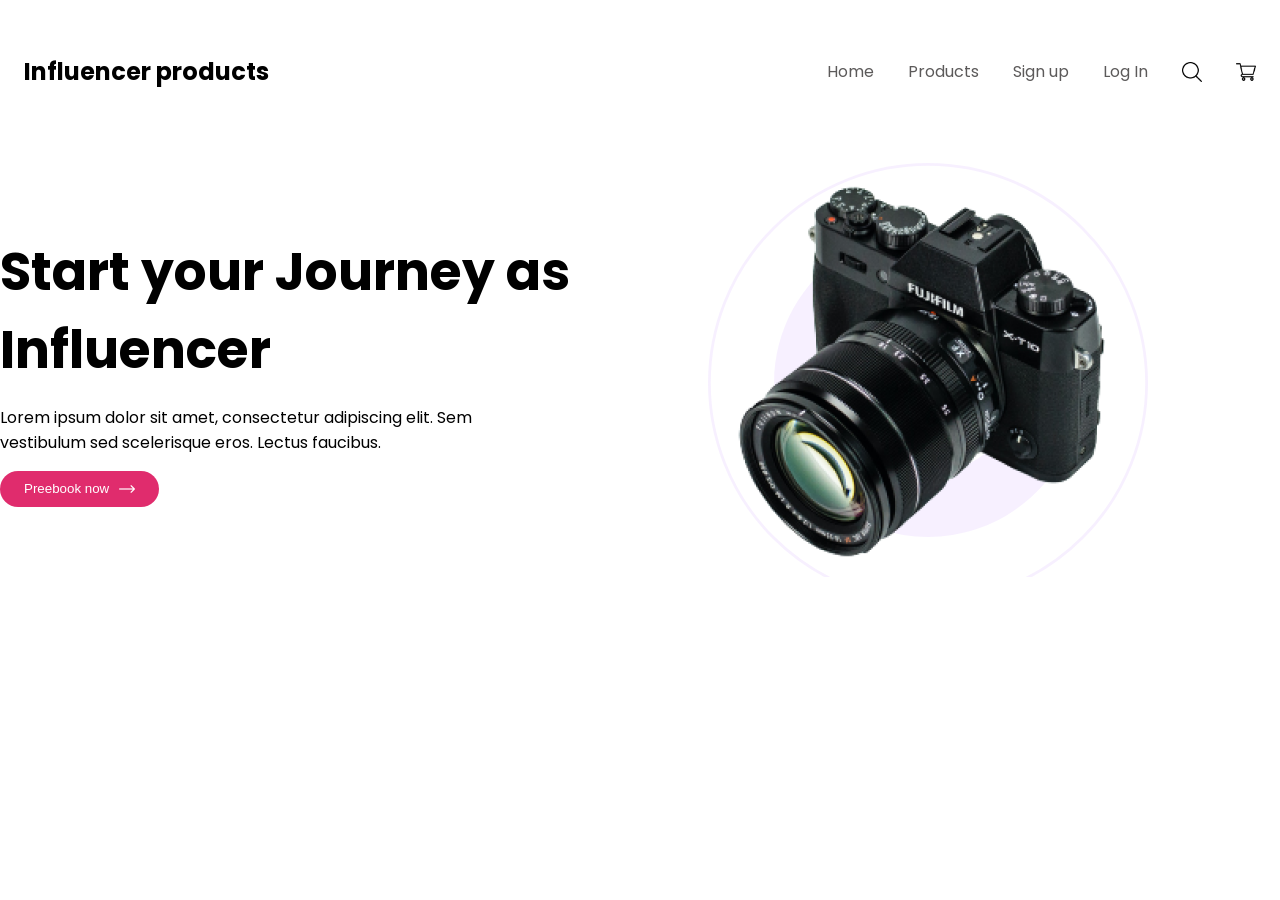
==== index.html @ ef4512d5 "dibug issue related index file" ====
<!DOCTYPE html>
<html lang="en">

<head>
    <meta charset="UTF-8">
    <meta name="viewport" content="width=device-width, initial-scale=1.0">
    <title>Influencer-gears</title>
    <link rel="preconnect" href="https://fonts.googleapis.com">
    <link rel="preconnect" href="https://fonts.gstatic.com" crossorigin>
    <link
        href="https://fonts.googleapis.com/css2?family=Poppins:ital,wght@0,100;0,200;0,300;0,400;0,500;0,600;0,700;0,800;0,900;1,100;1,200;1,300;1,400;1,500;1,600;1,700;1,800;1,900&display=swap"
        rel="stylesheet">
    <link rel="stylesheet" href="Styles/style.css">
</head>

<body>
    <header>
        <nav class="navbar display-flex">
            <h3 class="logo-text">Influencer products</h3>
            <ul class="list-items display-flex">
                <li class="list-item"><a class="list-link" href="">Home</a></li>
                <li class="list-item"><a class="list-link" href="">Products</a></li>
                <li class="list-item"><a class="list-link" href="">Sign up</a></li>
                <li class="list-item"><a class="list-link" href="">Log In</a></li>
                <img src="logos/search-interface-symbol.png" alt="">
                <img src="logos/shopping-cart.png" alt="">
            </ul>
        </nav>
    </header>

    <main>

        <section class="hero-section display-flex">

            <div class="hero-info">
                <h1 class="hero-title">Start your Journey as
                    Influencer</h1>
                <p class="hero-description">Lorem ipsum dolor sit amet, consectetur adipiscing elit. Sem vestibulum sed
                    scelerisque eros. Lectus
                    faucibus.</p>
                <button class="btn hero-button display-flex">Preebook now <img src="logos/right-arrow.png"
                        alt=""></button>
            </div>
            <div class="hero-img-div">
                <img class="banner-img" src="images/main-camera.png" alt="">
            </div>
        </section>

    </main>


    <footer></footer>

</body>

</html>
---- Styles/style.css ----
/* Universal style */
:root {
    --primary-color: #3A3A3A;
    --secondary-color: #787885;
    --background-color: #E02C6D;
    font-size: 16px;
}

body {
    margin: 0;
    font-family: 'Poppins', sans-serif;
}

/* Shared styles */
.logo-text {
    font-size: 1.5rem;
}

.display-flex {
    display: flex;
}

.btn {
    background-color: var(--background-color);
    color: white;
    border: none;
    padding: 10px 24px;
    gap: 10px;
    cursor: pointer;
}

/* Nav related styles */
.navbar {
    justify-content: space-between;
    align-items: center;
    max-width: 1440px;
    margin: 0 auto;
    margin-top: 30px;
    padding: 0 24px;
    /* prevent clipping on edges */
}

header img {
    width: 20px;
}

.list-items {
    list-style: none;
    gap: 34px;
    align-items: center;
    padding: 0;
    margin: 0;
}

.list-item {
    text-decoration: none;
}

.list-link {
    text-decoration: none;
    color: rgb(92, 90, 90);
}

/* Hero section */
.hero-section {
    max-width: 1440px;
    margin: 0 auto;
    align-items: center;
    justify-content: space-between;
}

.hero-info {
    max-width: 582px;
}

.hero-title {
    font-size: 3.25rem;
    margin-bottom: 16px;
}

.hero-description {
    max-width: 500px;
}

.hero-button {
    border-radius: 40px;
}

.hero-img-div {
    max-width: 475px;
    margin-right: 132px;
    margin-top: 50px;
}

.banner-img {
    background-image: url(../images/Circle\ design.svg);
    width: 100%;
    background-repeat: no-repeat;
    background-size: cover;
}


/* small screen device */
@media screen and (max-width:576px) {
    :root {
        font-size: 14px;
    }
    .navbar,
    .hero-section {
        flex-direction: column;
    }
    .hero-section {
        flex-direction: column-reverse;
    }
    .hero-title{
        font-size: 2.5rem;
    }

    .list-items {
        display: grid;
        grid-template-columns: repeat(3, 1fr);
        gap: 5px;
    }

    .hero-title,
    .hero-description {
        text-align: center;
    }

    .hero-button {
        margin: 0 auto;
    }

    .hero-img-div {
        margin: 0 auto;
        margin-top: 30px;
    }
}
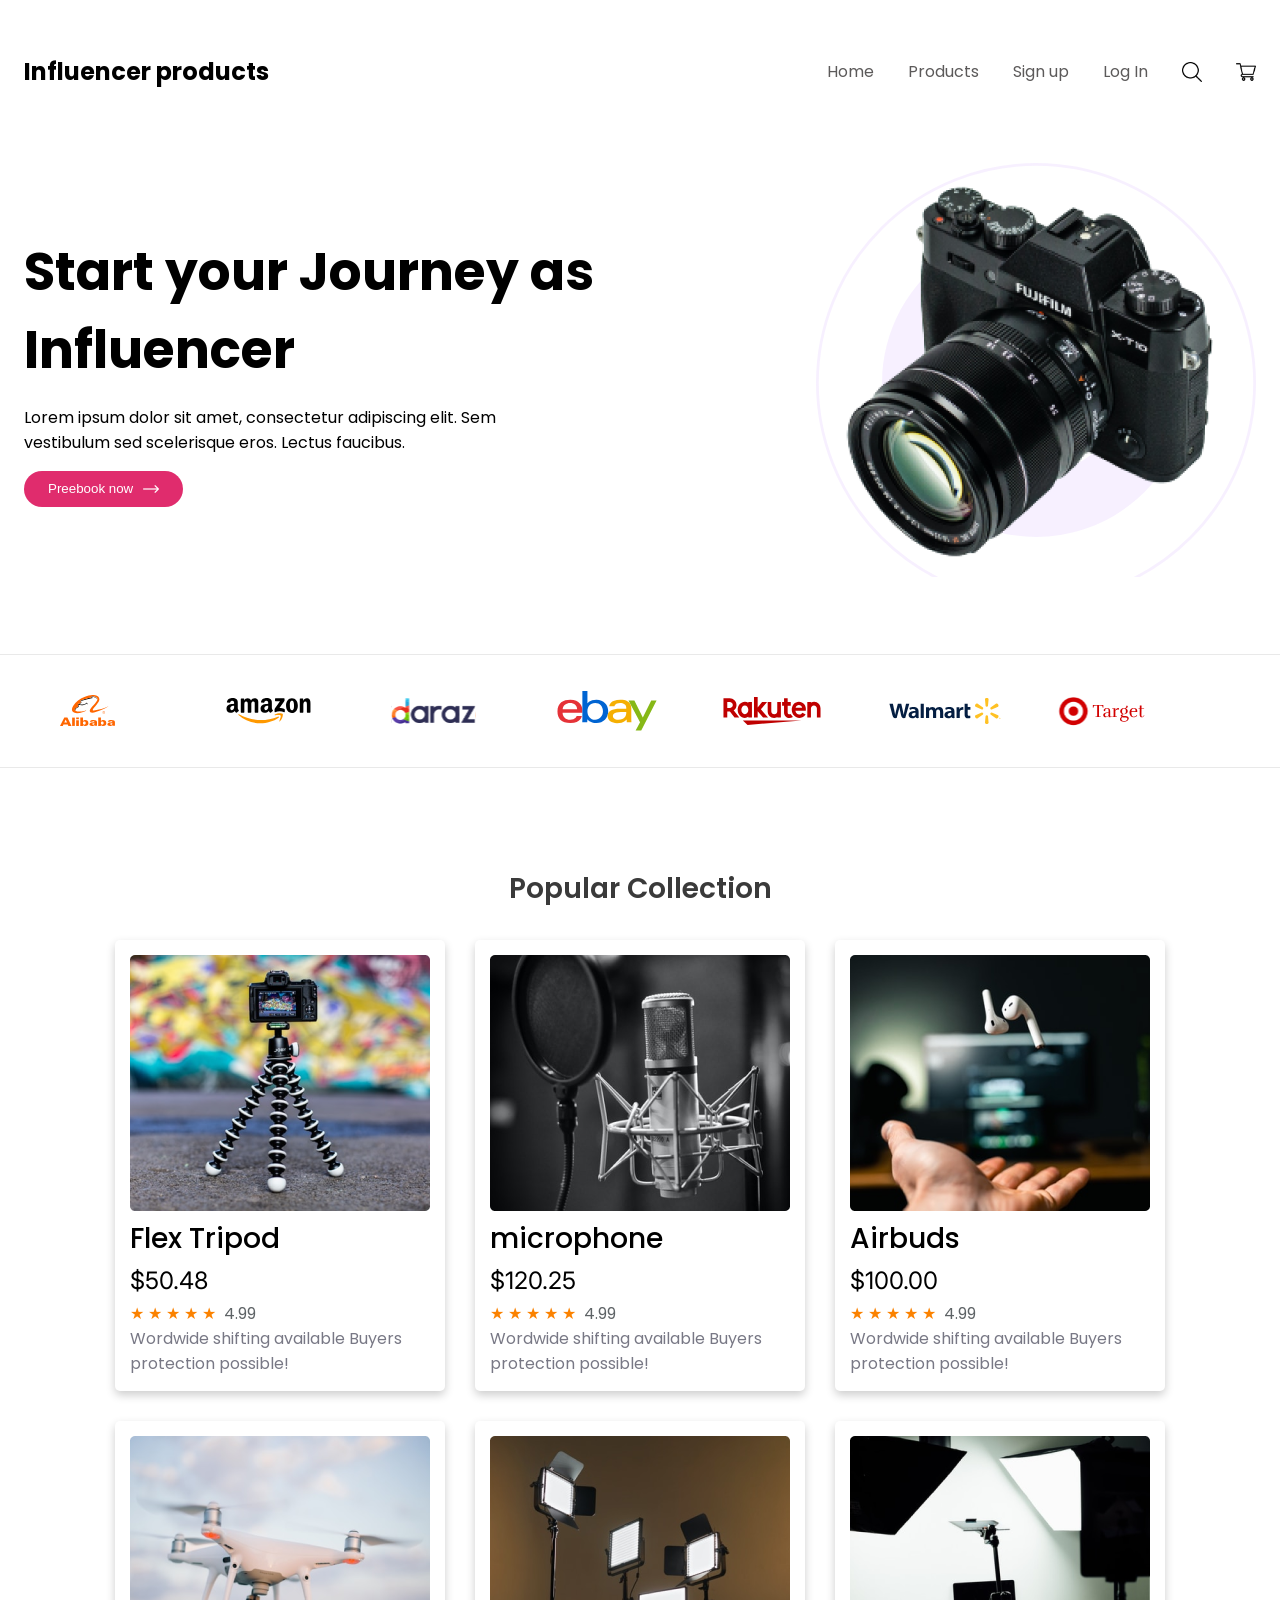
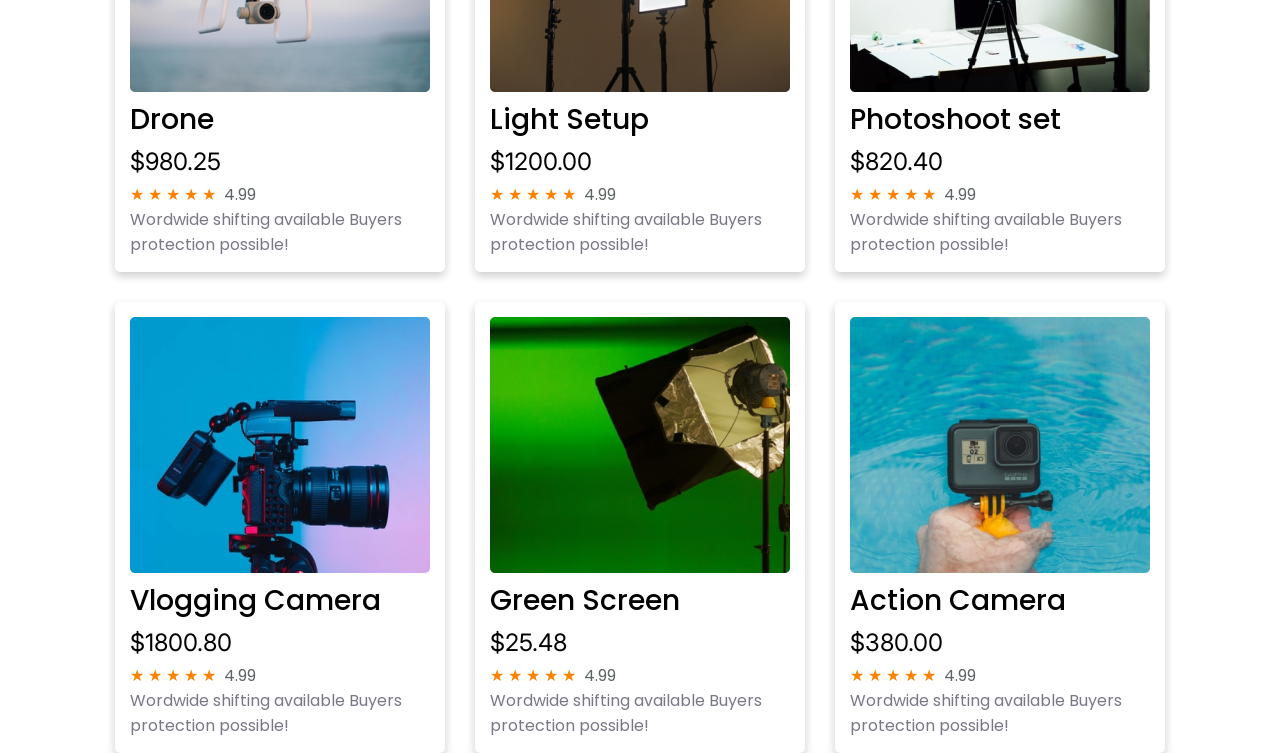
==== commit c106240f: "Popular Collection section added and made responsive" ====
--- a/index.html
+++ b/index.html
@@ -9,6 +9,11 @@
     <link rel="preconnect" href="https://fonts.gstatic.com" crossorigin>
     <link
         href="https://fonts.googleapis.com/css2?family=Poppins:ital,wght@0,100;0,200;0,300;0,400;0,500;0,600;0,700;0,800;0,900;1,100;1,200;1,300;1,400;1,500;1,600;1,700;1,800;1,900&display=swap"
+        rel="stylesheet">
+    <link rel="preconnect" href="https://fonts.googleapis.com">
+    <link rel="preconnect" href="https://fonts.gstatic.com" crossorigin>
+    <link
+        href="https://fonts.googleapis.com/css2?family=Inter:ital,opsz,wght@0,14..32,100..900;1,14..32,100..900&display=swap"
         rel="stylesheet">
     <link rel="stylesheet" href="Styles/style.css">
 </head>
@@ -46,6 +51,225 @@
             </div>
         </section>
 
+        <section class="Brand-section">
+            <div class="Brand-container">
+
+                <img src="logos/Alibaba.svg" alt="">
+                <img src="logos/Amazon.svg" alt="">
+                <img src="logos/Daraz.pk Logo.svg" alt="">
+                <img src="logos/Ebay.svg" alt="">
+                <img src="logos/Rakuten.svg" alt="">
+                <img src="logos/Walmart.svg" alt="">
+                <img src="logos/Target.svg" alt="">
+
+            </div>
+        </section>
+
+        <section class="Collection">
+
+            <h3 class="Collection-title">Popular Collection</h3>
+
+            <!-- card-01 -->
+            <div class="Collection-container">
+                <div class="Collection-card">
+                    <div><img src="images/tripod.png" alt=""></div>
+                    <div>
+                        <h3>Flex Tripod</h3>
+                        <h4>$50.48</h4>
+                        <div class="rating">
+                            <div class="stars">
+                                <span>★</span>
+                                <span>★</span>
+                                <span>★</span>
+                                <span>★</span>
+                                <span>★</span>
+                            </div>
+                            <span class="rating-number">4.99</span>
+                        </div>
+                        <p>Wordwide shifting available
+                            Buyers protection possible!</p>
+                    </div>
+                </div>
+
+
+                <!-- Card-02 -->
+
+                <div class="Collection-card">
+                    <div><img src="images/mic.png" alt=""></div>
+                    <div>
+                        <h3>microphone</h3>
+                        <h4>$120.25</h4>
+                        <div class="rating">
+                            <div class="stars">
+                                <span>★</span>
+                                <span>★</span>
+                                <span>★</span>
+                                <span>★</span>
+                                <span>★</span>
+                            </div>
+                            <span class="rating-number">4.99</span>
+                        </div>
+                        <p>Wordwide shifting available
+                            Buyers protection possible!</p>
+                    </div>
+                </div>
+
+
+                <!-- Card-03 -->
+                <div class="Collection-card">
+                    <div><img src="images/airpod.png" alt=""></div>
+                    <div>
+                        <h3>Airbuds</h3>
+                        <h4>$100.00</h4>
+                        <div class="rating">
+                            <div class="stars">
+                                <span>★</span>
+                                <span>★</span>
+                                <span>★</span>
+                                <span>★</span>
+                                <span>★</span>
+                            </div>
+                            <span class="rating-number">4.99</span>
+                        </div>
+                        <p>Wordwide shifting available
+                            Buyers protection possible!</p>
+                    </div>
+                </div>
+
+                <!-- Card-04 -->
+                <div class="Collection-card">
+                    <div><img src="images/drone.png" alt=""></div>
+                    <div>
+                        <h3>Drone</h3>
+                        <h4>$980.25</h4>
+                        <div class="rating">
+                            <div class="stars">
+                                <span>★</span>
+                                <span>★</span>
+                                <span>★</span>
+                                <span>★</span>
+                                <span>★</span>
+                            </div>
+                            <span class="rating-number">4.99</span>
+                        </div>
+                        <p>Wordwide shifting available
+                            Buyers protection possible!</p>
+                    </div>
+                </div>
+
+                <!-- Card-05 -->
+
+                <div class="Collection-card">
+                    <div><img src="images/lights.png" alt=""></div>
+                    <div>
+                        <h3>Light Setup</h3>
+                        <h4>$1200.00</h4>
+                        <div class="rating">
+                            <div class="stars">
+                                <span>★</span>
+                                <span>★</span>
+                                <span>★</span>
+                                <span>★</span>
+                                <span>★</span>
+                            </div>
+                            <span class="rating-number">4.99</span>
+                        </div>
+                        <p>Wordwide shifting available
+                            Buyers protection possible!</p>
+                    </div>
+                </div>
+
+                <!-- Card-06 -->
+
+                <div class="Collection-card">
+                    <div><img src="images/setup.png" alt=""></div>
+                    <div>
+                        <h3>Photoshoot set</h3>
+                        <h4>$820.40</h4>
+                        <div class="rating">
+                            <div class="stars">
+                                <span>★</span>
+                                <span>★</span>
+                                <span>★</span>
+                                <span>★</span>
+                                <span>★</span>
+                            </div>
+                            <span class="rating-number">4.99</span>
+                        </div>
+                        <p>Wordwide shifting available
+                            Buyers protection possible!</p>
+                    </div>
+                </div>
+
+                <!-- Card-07 -->
+
+                <div class="Collection-card">
+                    <div><img src="images/camera.png" alt=""></div>
+                    <div>
+                        <h3>Vlogging Camera</h3>
+                        <h4>$1800.80</h4>
+                        <div class="rating">
+                            <div class="stars">
+                                <span>★</span>
+                                <span>★</span>
+                                <span>★</span>
+                                <span>★</span>
+                                <span>★</span>
+                            </div>
+                            <span class="rating-number">4.99</span>
+                        </div>
+                        <p>Wordwide shifting available
+                            Buyers protection possible!</p>
+                    </div>
+                </div>
+
+                <!-- Card-08 -->
+
+                <div class="Collection-card">
+                    <div><img src="images/single-light.png" alt=""></div>
+                    <div>
+                        <h3>Green Screen</h3>
+                        <h4>$25.48</h4>
+                        <div class="rating">
+                            <div class="stars">
+                                <span>★</span>
+                                <span>★</span>
+                                <span>★</span>
+                                <span>★</span>
+                                <span>★</span>
+                            </div>
+                            <span class="rating-number">4.99</span>
+                        </div>
+                        <p>Wordwide shifting available
+                            Buyers protection possible!</p>
+                    </div>
+                </div>
+
+                <!-- Card-09 -->
+
+                <div class="Collection-card">
+                    <div><img src="images/action.png" alt=""></div>
+                    <div>
+                        <h3>Action Camera</h3>
+                        <h4>$380.00</h4>
+                        <div class="rating">
+                            <div class="stars">
+                                <span>★</span>
+                                <span>★</span>
+                                <span>★</span>
+                                <span>★</span>
+                                <span>★</span>
+                            </div>
+                            <span class="rating-number">4.99</span>
+                        </div>
+                        <p>Wordwide shifting available
+                            Buyers protection possible!</p>
+                    </div>
+                </div>
+            </div>
+
+        </section>
+
     </main>
 
 
--- a/Styles/style.css
+++ b/Styles/style.css
@@ -5,7 +5,6 @@
     --background-color: #E02C6D;
     font-size: 16px;
 }
-
 body {
     margin: 0;
     font-family: 'Poppins', sans-serif;
@@ -67,6 +66,8 @@
     margin: 0 auto;
     align-items: center;
     justify-content: space-between;
+    margin-bottom: 70px;
+    padding: 0 24px;
 }
 
 .hero-info {
@@ -88,7 +89,6 @@
 
 .hero-img-div {
     max-width: 475px;
-    margin-right: 132px;
     margin-top: 50px;
 }
 
@@ -99,20 +99,107 @@
     background-size: cover;
 }
 
+/* Brand section */
+.Brand-section {
+    margin-bottom: 100px;
+}
+
+.Brand-container {
+    display: grid;
+    grid-template-columns: repeat(7, 1fr);
+    max-width: 1200px;
+    margin: 0 auto;
+    justify-content: center;
+    align-items: center;
+    border-bottom: 1px solid rgba(128, 128, 128, 0.172);
+    border-top: 1px solid rgba(128, 128, 128, 0.172);
+    padding: 36px 60px;
+}
+
+/* Collection section */
+.Collection {
+    max-width: 1050px;
+    margin: 0 auto;
+}
+
+.Collection-title {
+    text-align: center;
+    margin-bottom: 30px;
+    font-size: 1.75rem;
+    font-weight: 600;
+    color: var(--primary-color);
+}
+
+.Collection-container {
+    display: grid;
+    grid-template-columns: repeat(3, 1fr);
+    gap: 30px;
+}
+
+.Collection-card {
+    width: 100%; /* this is enough */
+    padding: 15px;
+    border-radius: 5px;
+    box-shadow: 0px 4px 10px 0px rgba(0, 0, 0, 0.20);
+    box-sizing: border-box; /* add this too */
+}
+
+.Collection-card h3,
+.Collection-card h4,
+.Collection-card p {
+    margin: 0;
+}
+
+.Collection-card img {
+    width: 100%;
+}
+
+.Collection-card h3 {
+    font-size: 1.75rem;
+    margin-bottom: 6px;
+    font-weight: 500;
+}
+
+.Collection-card h4 {
+    font-size: 1.5rem;
+    font-weight: 400;
+    font-family: "Inter";
+    margin-bottom: 6px;
+}
+
+.rating {
+    display: flex;
+    gap: 8px;
+    color: #FB8200;
+}
+
+.rating-number {
+    color: #5E6366;
+}
+
+.Collection-card p {
+    color: #787885;
+}
+
+
+
 
 /* small screen device */
 @media screen and (max-width:576px) {
     :root {
         font-size: 14px;
     }
+
     .navbar,
     .hero-section {
         flex-direction: column;
     }
+
     .hero-section {
         flex-direction: column-reverse;
     }
-    .hero-title{
+
+    .hero-title {
         font-size: 2.5rem;
     }
 
@@ -135,4 +222,21 @@
         margin: 0 auto;
         margin-top: 30px;
     }
+
+    /* Bran section */
+    .Brand-container {
+        grid-template-columns: repeat(3, 1fr);
+        gap: 20px;
+    }
+
+    .Brand-container img {
+        width: 100%;
+    }
+
+    /* Collection section */
+
+    .Collection-container {
+        grid-template-columns: repeat(1,1fr);
+        margin: 0 auto;
+    }
 }
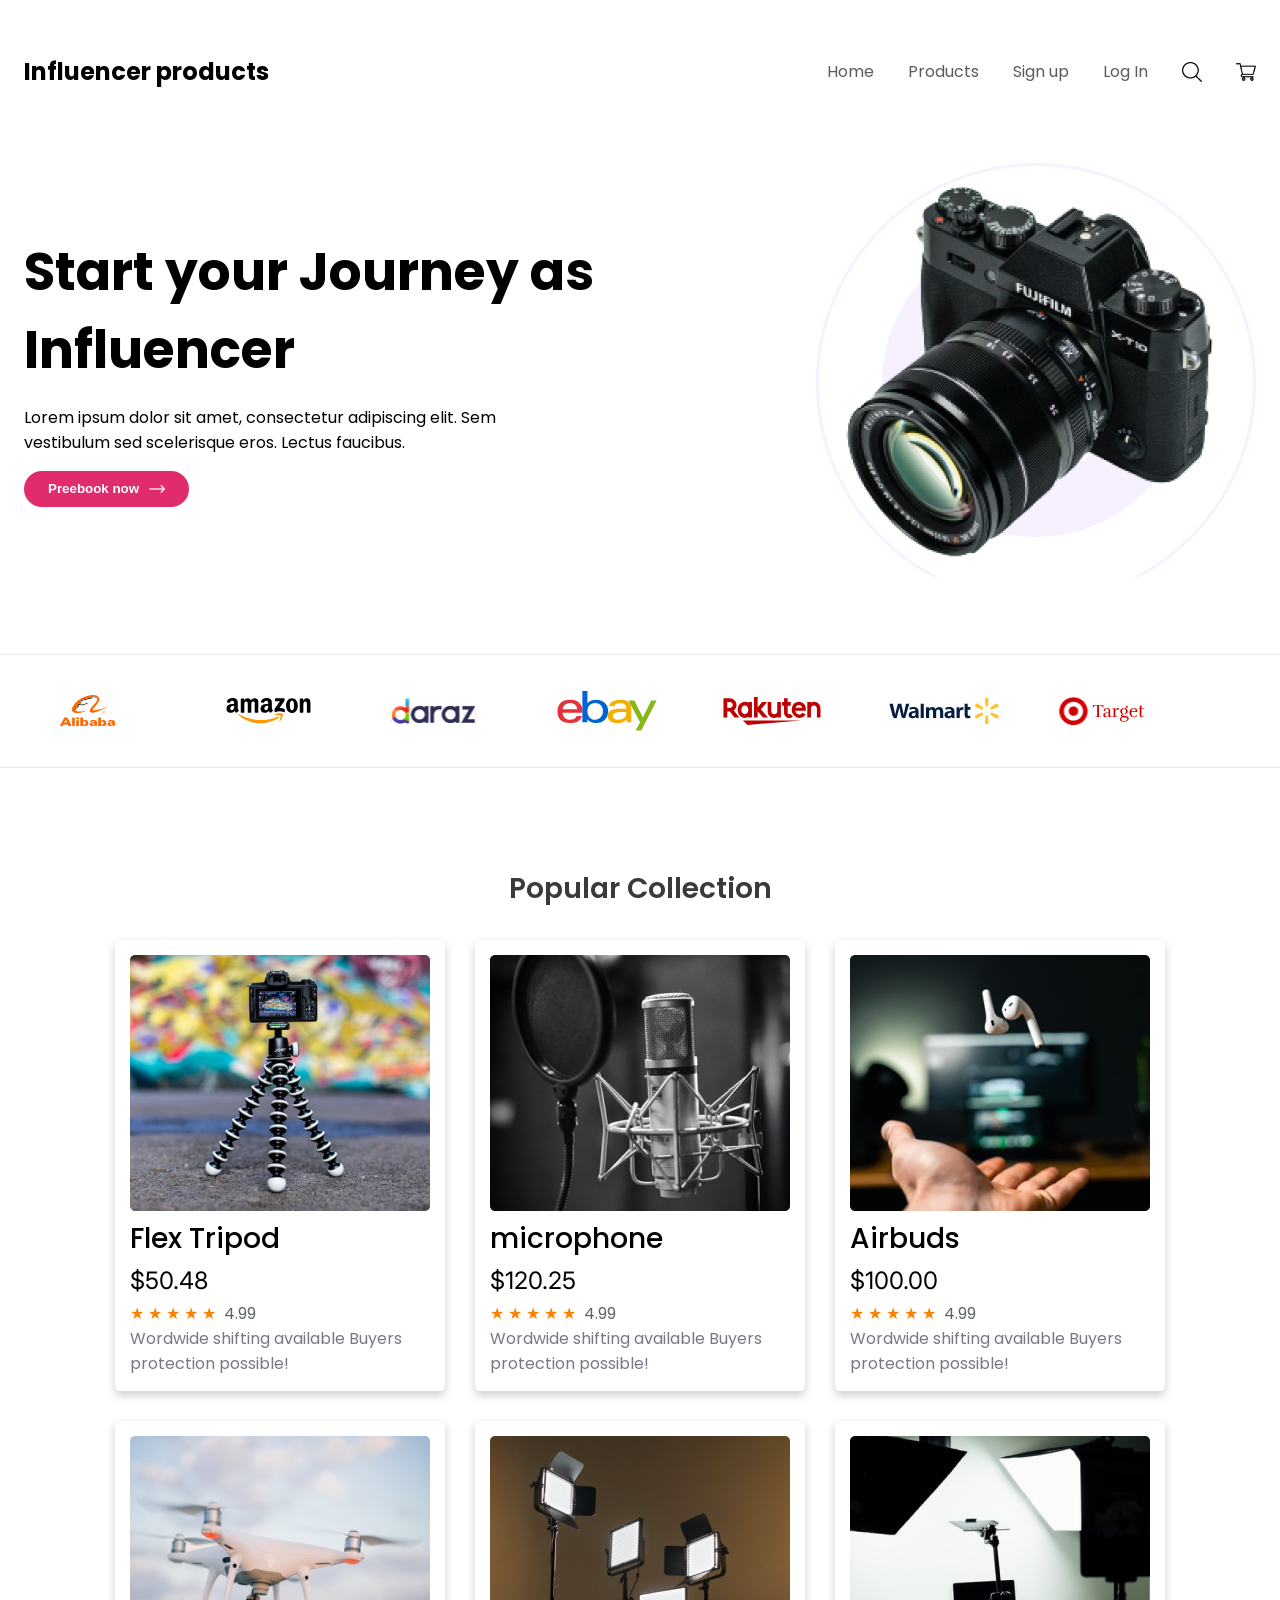
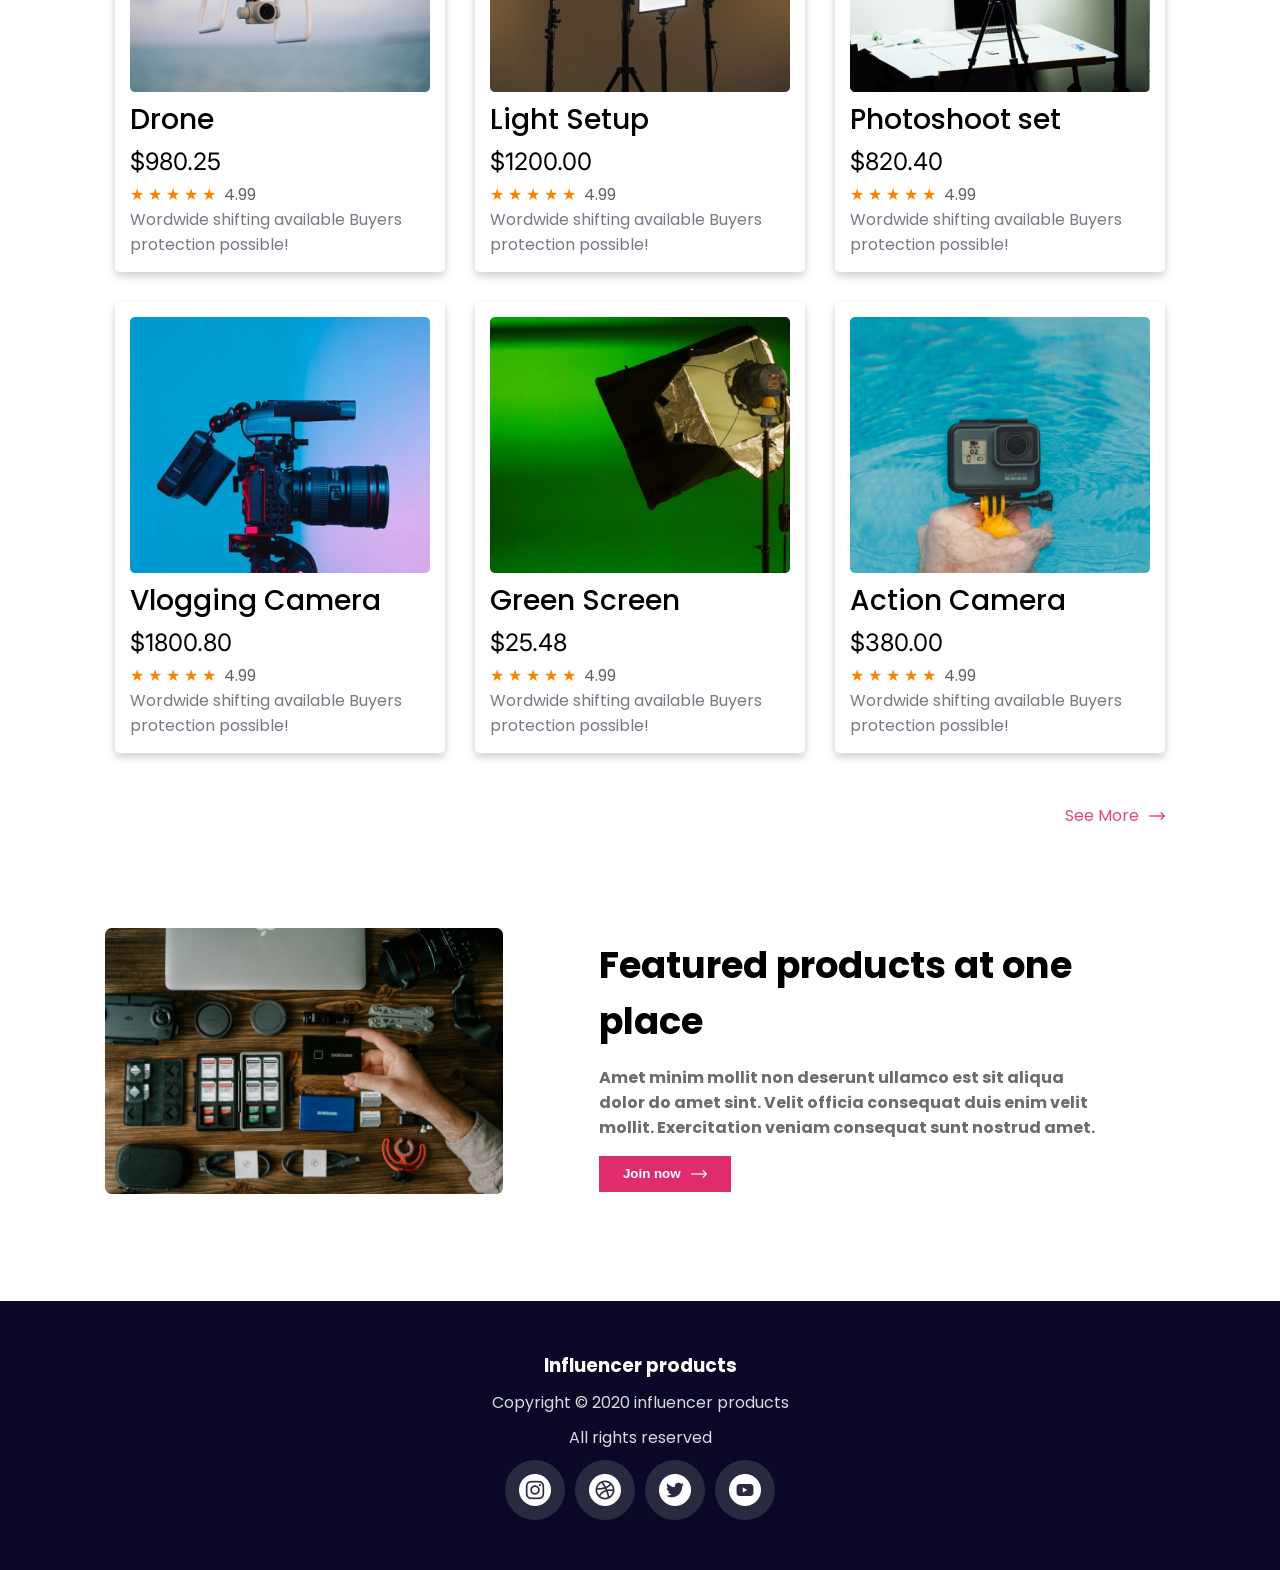
==== commit d100a19a: "The footer added and completed the project." ====
--- a/index.html
+++ b/index.html
@@ -268,12 +268,50 @@
                 </div>
             </div>
 
+            <div class="Collection-more-div display-flex">
+                <p class="see-more">See More</p><img src="logos/right-arrow-pink.png" alt="">
+            </div>
+
         </section>
 
+        <section class="Featured-section display-flex">
+
+            <div class="Featured-img-div">
+                <img src="images/gear.png" alt="">
+            </div>
+
+            <div>
+                <h3 class="Featured-title">Featured products at one place</h3>
+                <p class="Featured-info">Amet minim mollit non deserunt ullamco est sit aliqua dolor do amet sint. Velit officia consequat
+                    duis enim velit mollit. Exercitation veniam consequat sunt nostrud amet.</p>
+                <button class="btn display-flex">Join now <img src="logos/right-arrow.png"
+                        alt=""></button>
+            </div>
+
+        </section>
+
     </main>
 
 
-    <footer></footer>
+    <footer>
+        <h3 class="footer-title">Influencer products</h3>
+        <p>Copyright © 2020  influencer products</p>
+        <p>All rights reserved</p>
+        <div class="footer-icons display-flex">
+            <div class="socail-icon-div">
+                <img class="social-icon" src="logos/instagram.png" alt="">
+            </div>
+            <div class="socail-icon-div">
+                <img class="social-icon" src="logos/dribble.png" alt="">
+            </div>
+            <div class="socail-icon-div">
+                <img class="social-icon" src="logos/twitter.png" alt="">
+            </div>
+            <div class="socail-icon-div">
+                <img class="social-icon" src="logos/youtube.png" alt="">
+            </div>
+        </div>
+    </footer>
 
 </body>
 
--- a/Styles/style.css
+++ b/Styles/style.css
@@ -5,6 +5,7 @@
     --background-color: #E02C6D;
     font-size: 16px;
 }
+
 body {
     margin: 0;
     font-family: 'Poppins', sans-serif;
@@ -26,6 +27,7 @@
     padding: 10px 24px;
     gap: 10px;
     cursor: pointer;
+    font-weight: 700;
 }
 
 /* Nav related styles */
@@ -120,6 +122,7 @@
 .Collection {
     max-width: 1050px;
     margin: 0 auto;
+    margin-bottom: 100px;
 }
 
 .Collection-title {
@@ -134,14 +137,15 @@
     display: grid;
     grid-template-columns: repeat(3, 1fr);
     gap: 30px;
+    margin-bottom: 50px;
 }
 
 .Collection-card {
-    width: 100%; /* this is enough */
+    width: 100%;
     padding: 15px;
     border-radius: 5px;
     box-shadow: 0px 4px 10px 0px rgba(0, 0, 0, 0.20);
-    box-sizing: border-box; /* add this too */
+    box-sizing: border-box;
 }
 
 .Collection-card h3,
@@ -181,6 +185,86 @@
     color: #787885;
 }
 
+.Collection-more-div {
+    justify-content: end;
+    align-items: center;
+    gap: 10px;
+}
+
+.see-more {
+    color: #e02c6ee1;
+    margin: 0;
+}
+
+/* Featured-section */
+
+.Featured-section {
+    max-width: 1110px;
+    width: 100%;
+    margin: 0 auto;
+    margin-bottom: 100px;
+    gap: 96px;
+    align-items: center;
+    padding: 0 20px;
+    box-sizing: border-box;
+}
+
+.Featured-title {
+    font-size: 2.3rem;
+    font-weight: 700;
+    margin: 0;
+}
+
+.Featured-img-div {
+    max-width: 400px;
+}
+
+.Featured-img-div>img {
+    width: 100%;
+}
+
+.Featured-info {
+    font-weight: 700;
+    max-width: 500px;
+    width: 100%;
+    color: #6C6C6C;
+}
+
+/* footer */
+footer {
+    background-color: #0A0826;
+    color: white;
+    display: flex;
+    flex-direction: column;
+    align-items: center;
+    padding: 50px 0;
+    gap: 10px;
+}
+.footer-title{
+    margin: 0;
+}
+footer > p{
+    margin: 0;
+    color: #D9DBE1;
+}
+.footer-icons{
+    gap: 10px;
+}
+.socail-icon-div{
+    width: 40px;
+    height: 40px;
+    padding: 10px;
+    border-radius: 50%;
+    background-color: #5e636661;
+    display: flex;
+    align-items: center;
+    justify-content: center;
+}
+
+.social-icon{
+    width: 80%;
+    color: white;
+}
 
 
 
@@ -236,7 +320,13 @@
     /* Collection section */
 
     .Collection-container {
-        grid-template-columns: repeat(1,1fr);
+        grid-template-columns: repeat(1, 1fr);
         margin: 0 auto;
+        margin-bottom: 30px;
+    }
+
+    /* Featured-section */
+    .Featured-section {
+        flex-direction: column-reverse;
     }
 }
